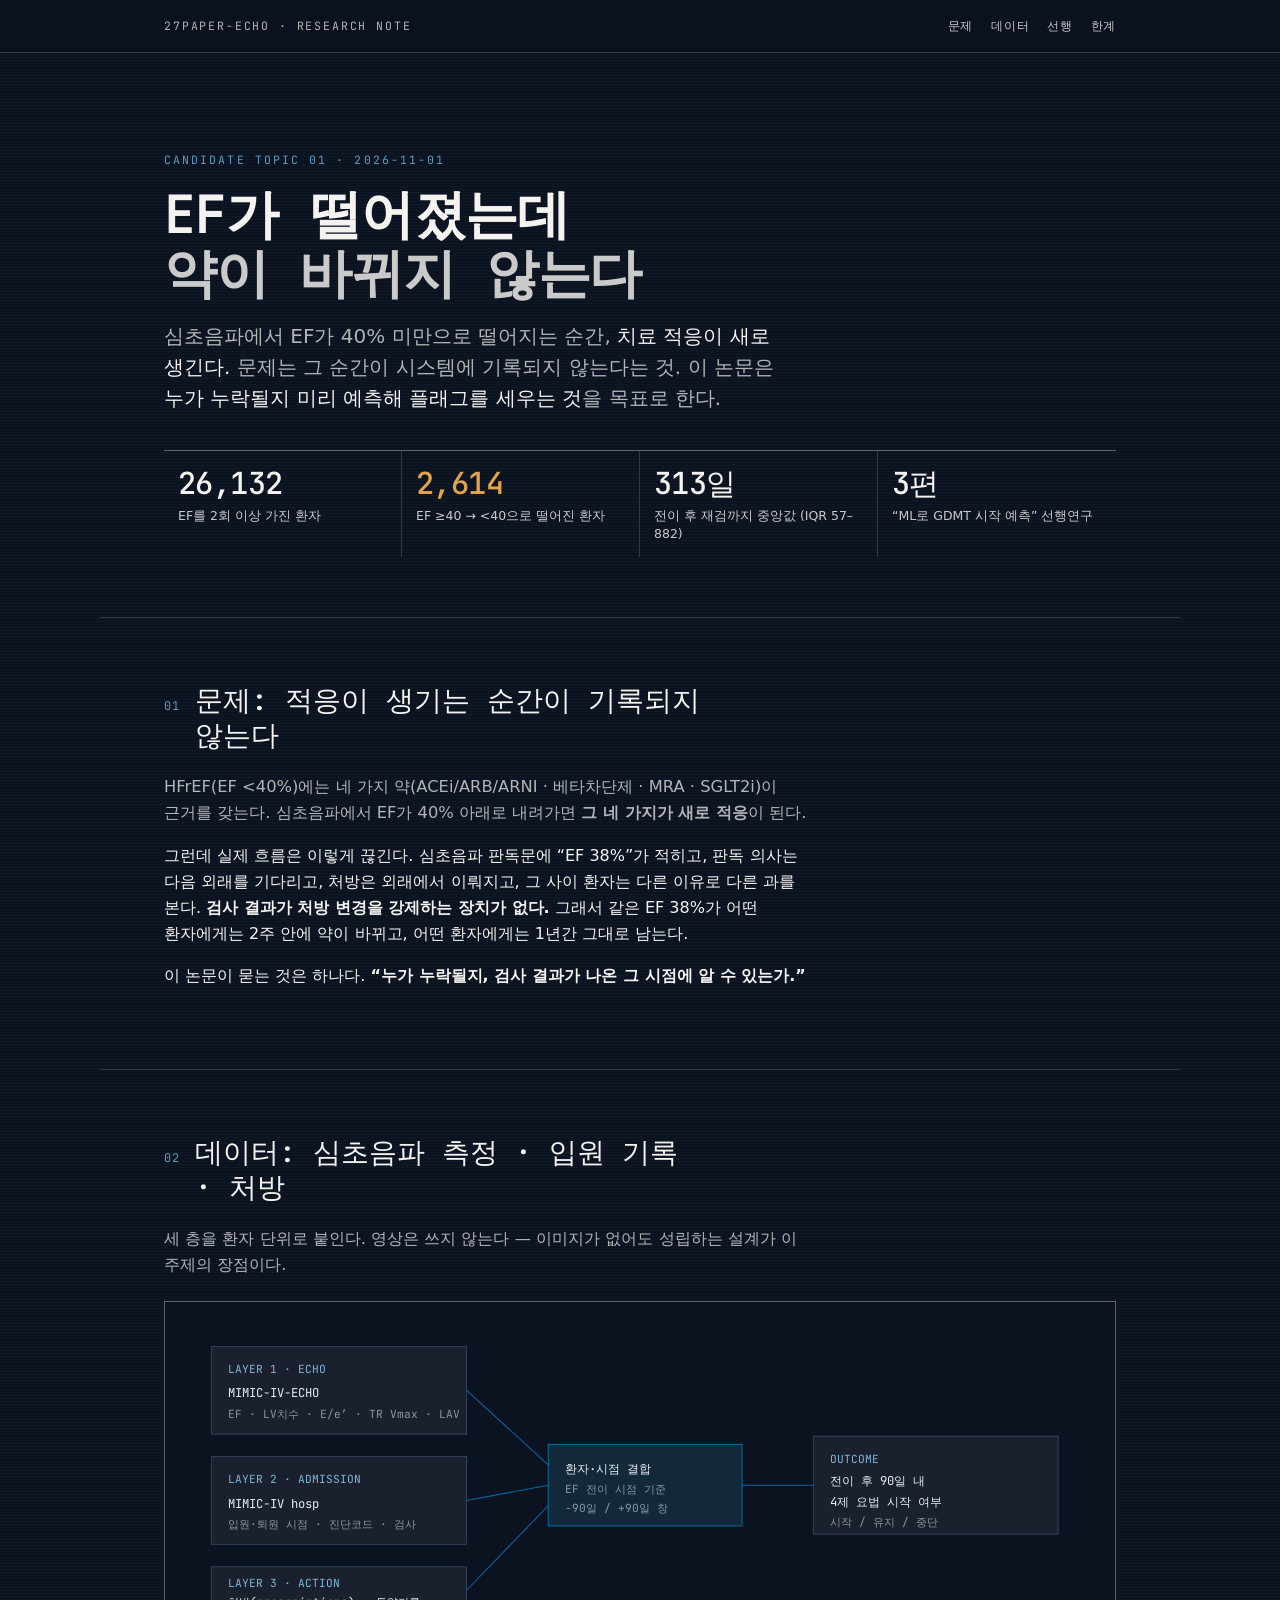
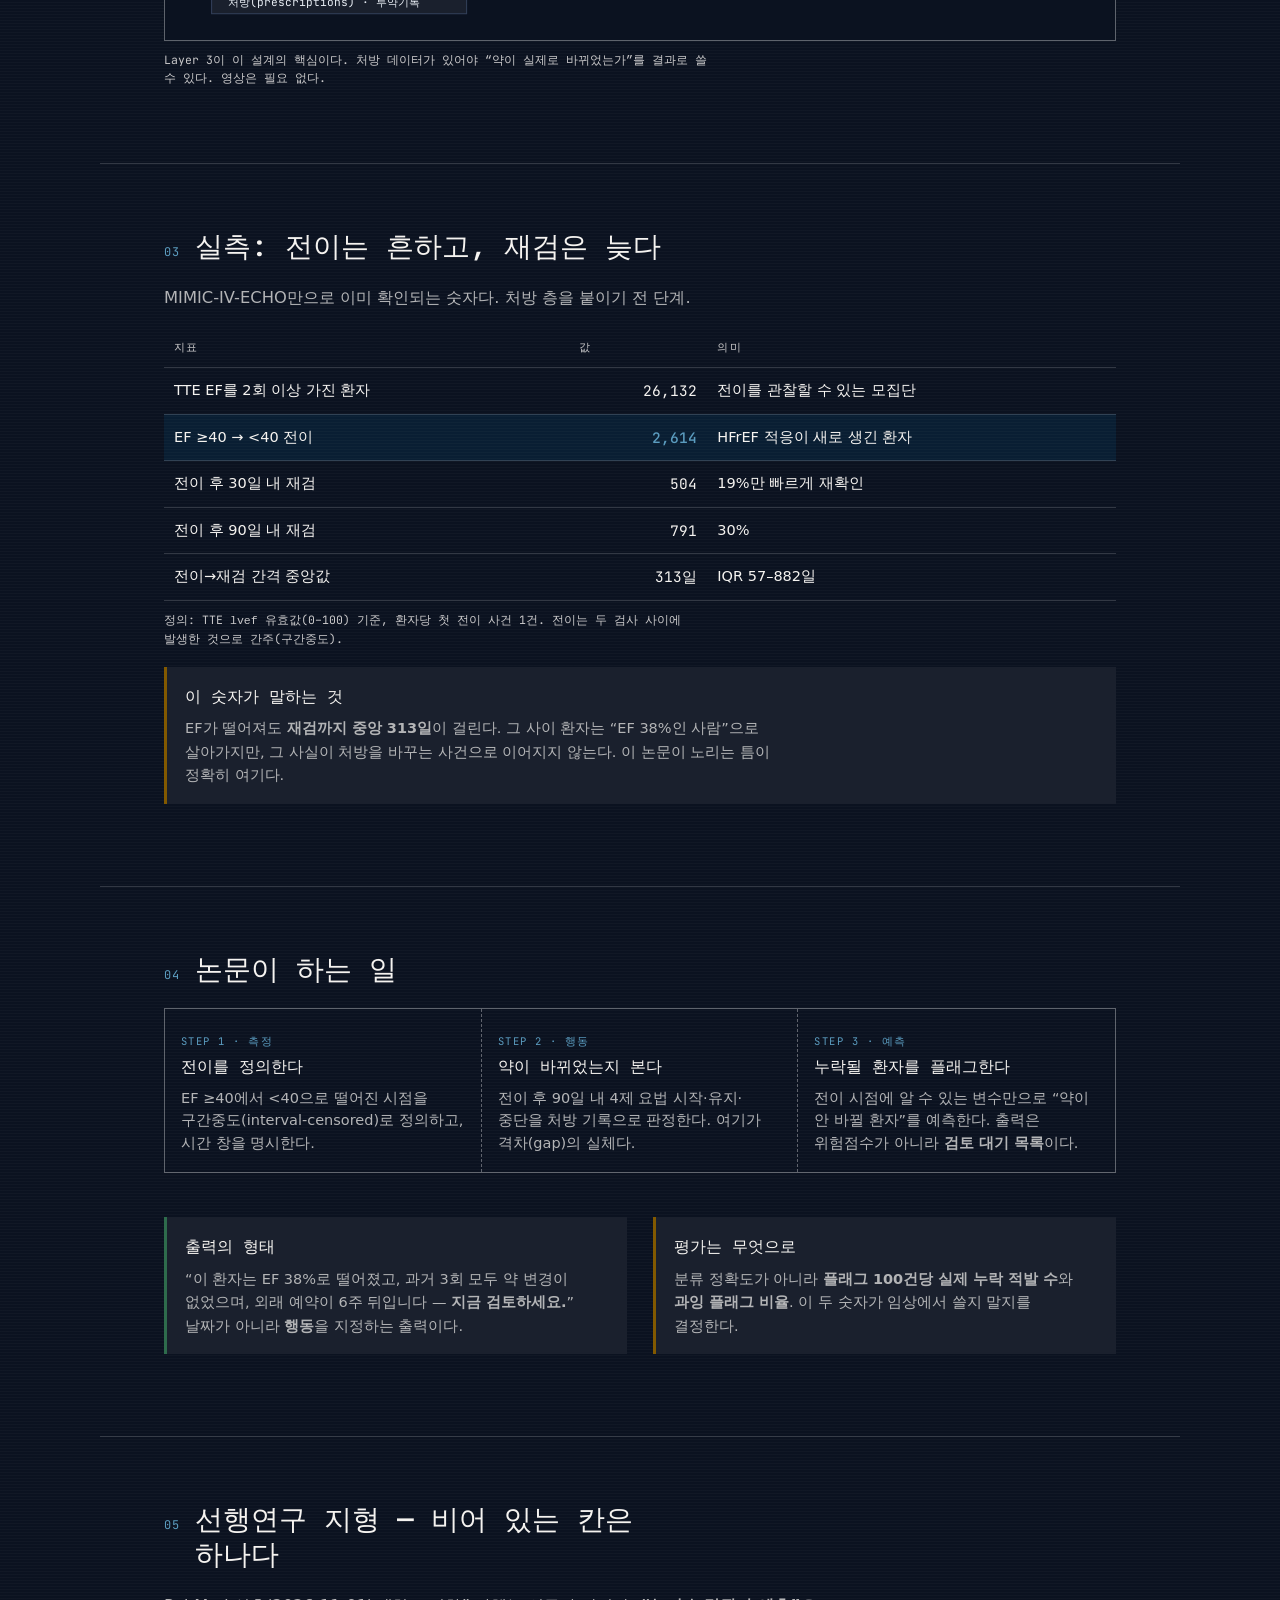
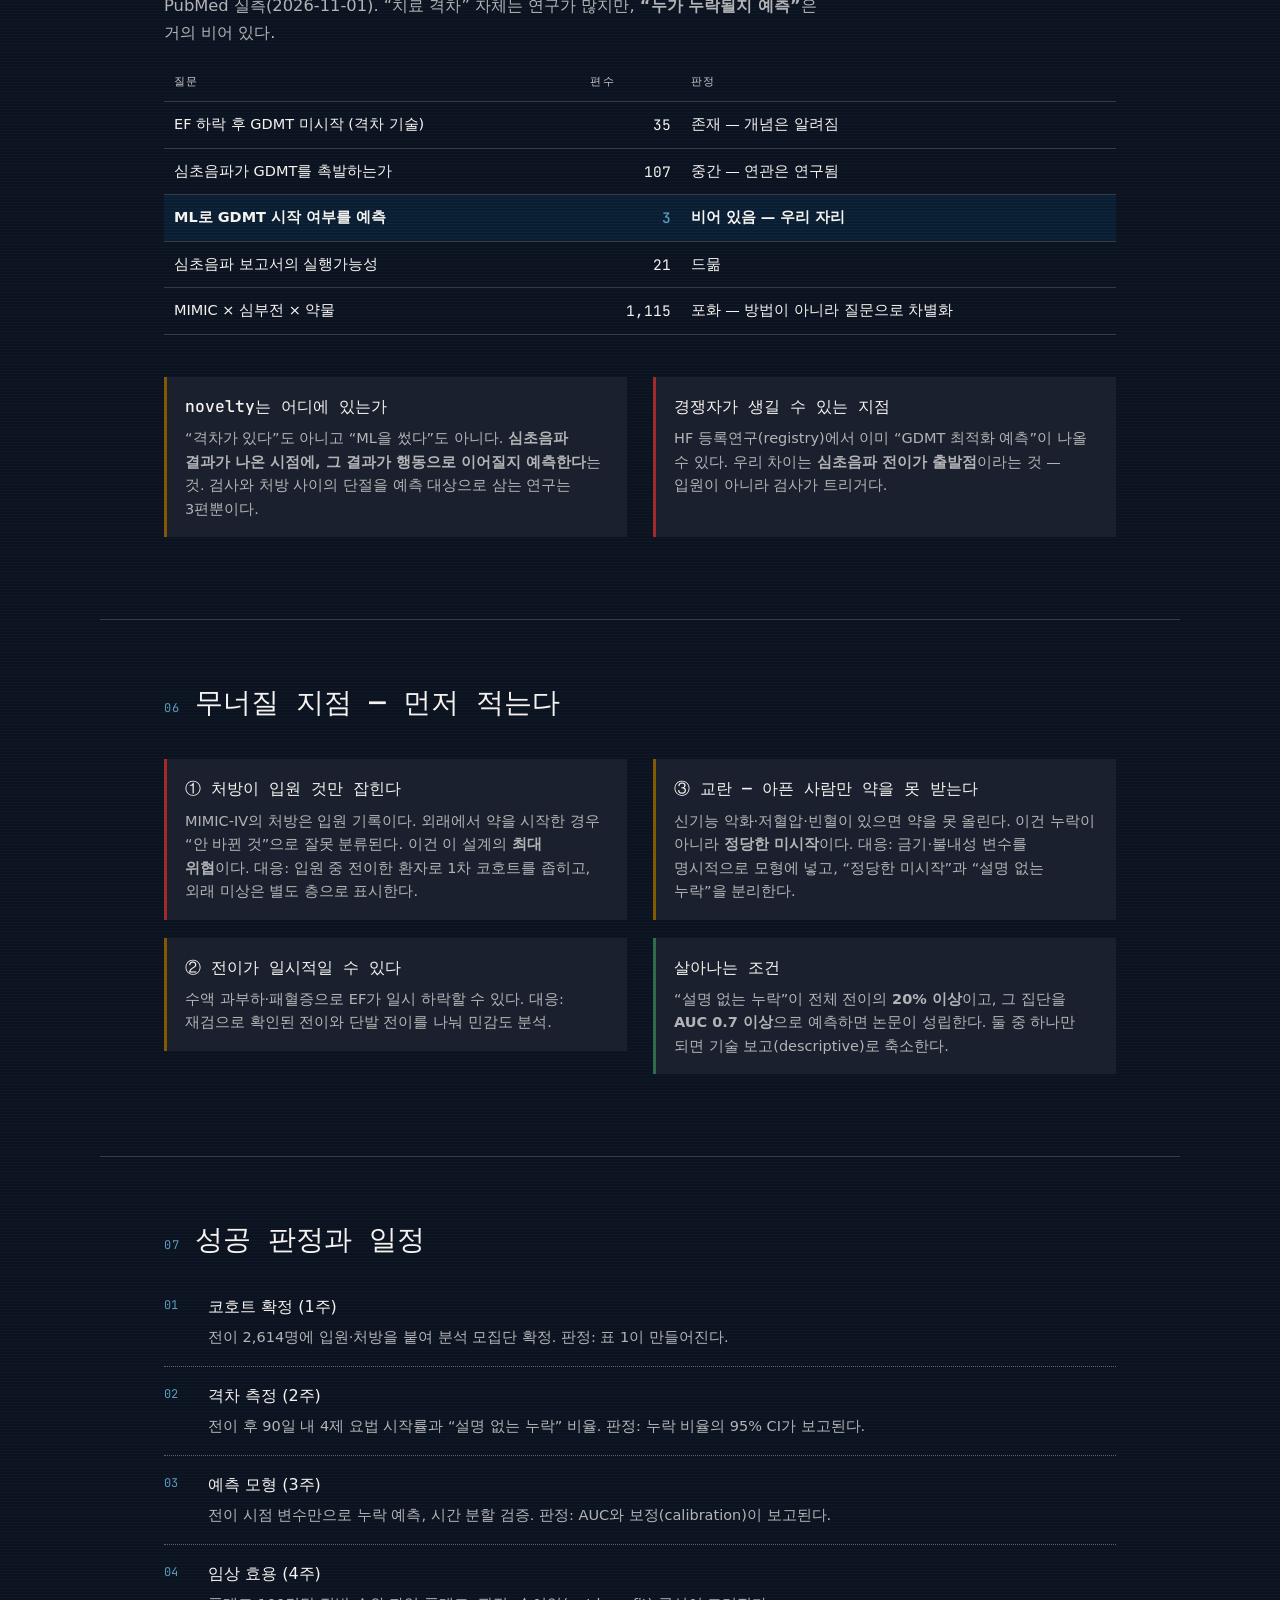
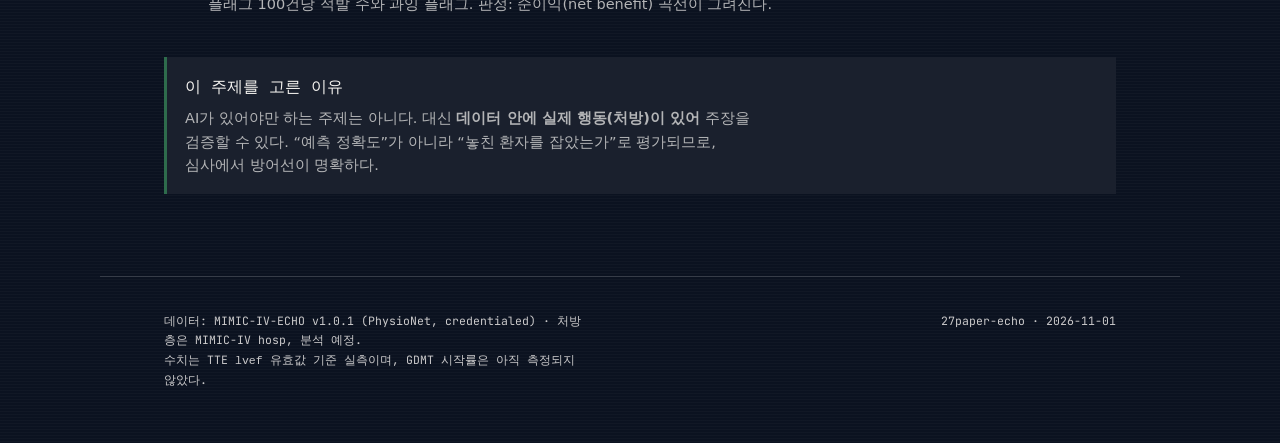
==== index.html @ 460fa171 "EF 하락 후 GDMT 격차 연구 설계 노트" ====
<!DOCTYPE html>
<html lang="ko">
<head>
<meta charset="utf-8">
<meta name="viewport" content="width=device-width, initial-scale=1">
<title>EF가 떨어졌는데 약이 바뀌지 않는다 — 심부전 치료 격차 연구 설계</title>
<meta name="description" content="EF가 40% 미만으로 떨어진 뒤 4제 요법이 시작되지 않는 환자를 예측하는 연구 설계. MIMIC-IV-ECHO 실측 규모와 선행연구 지형, 한계와 성공 판정.">
<link rel="canonical" href="https://kimhs950627.github.io/27paper-echo-topic-gdmt/">
<meta property="og:type" content="article">
<meta property="og:title" content="EF가 떨어졌는데 약이 바뀌지 않는다 — 심부전 치료 격차 연구 설계">
<meta property="og:description" content="EF 하락 후 GDMT 미시작을 예측하는 연구. 실측 2,614건, 선행 ML 연구 3편. 설계·한계·성공 판정.">
<meta property="og:url" content="https://kimhs950627.github.io/27paper-echo-topic-gdmt/">
<meta property="og:locale" content="ko_KR">
<meta property="og:image" content="https://kimhs950627.github.io/27paper-echo-topic-gdmt/assets/og.png">
<meta property="og:image:width" content="1200">
<meta property="og:image:height" content="630">
<meta name="twitter:card" content="summary_large_image">
<meta name="twitter:image" content="https://kimhs950627.github.io/27paper-echo-topic-gdmt/assets/og.png">
<meta name="theme-color" content="#0B1220">
<link rel="preconnect" href="https://fonts.googleapis.com">
<link rel="preconnect" href="https://fonts.gstatic.com" crossorigin>
<link href="https://fonts.googleapis.com/css2?family=JetBrains+Mono:wght@400;500;700&family=Pretendard:wght@400;500;700&display=swap" rel="stylesheet">
<link rel="icon" href="data:image/svg+xml,%3Csvg xmlns='http://www.w3.org/2000/svg' viewBox='0 0 32 32'%3E%3Crect width='32' height='32' fill='%230B1220'/%3E%3Cpath d='M6 22 L12 22 L15 10 L19 26 L23 16 L26 16' stroke='%230369A1' stroke-width='2' fill='none'/%3E%3C/svg%3E">
<link rel="stylesheet" href="styles/tokens.css">
<link rel="stylesheet" href="styles/site.css">
<script type="application/ld+json">
{"@context":"https://schema.org","@type":"ScholarlyArticle","name":"EF가 떨어졌는데 약이 바뀌지 않는다 — 심부전 치료 격차 연구 설계","inLanguage":"ko","dateModified":"2026-11-01","abstract":"EF가 40% 미만으로 하락한 환자에서 guideline-directed medical therapy 시작 여부를 확인하고, 누락될 환자를 예측하는 연구 설계.","isBasedOn":"MIMIC-IV-ECHO v1.0.1"}
</script>
</head>
<body>

<div class="top">
  <div class="wrap">
    <span class="brand">27paper-echo · research note</span>
    <nav>
      <a href="#problem">문제</a>
      <a href="#data">데이터</a>
      <a href="#novelty">선행</a>
      <a href="#risk">한계</a>
    </nav>
  </div>
</div>

<header class="hero wrap">
  <p class="eyebrow">Candidate topic 01 · 2026-11-01</p>
  <h1>EF가 떨어졌는데<br><span class="dim">약이 바뀌지 않는다</span></h1>
  <p class="claim">심초음파에서 EF가 40% 미만으로 떨어지는 순간, <b>치료 적응이 새로 생긴다.</b>
  문제는 그 순간이 시스템에 기록되지 않는다는 것. 이 논문은 <b>누가 누락될지 미리 예측해 플래그를 세우는 것</b>을 목표로 한다.</p>

  <div class="stats">
    <div class="stat"><div class="v">26,132</div><div class="l">EF를 2회 이상 가진 환자</div></div>
    <div class="stat"><div class="v warn">2,614</div><div class="l">EF ≥40 → &lt;40으로 떨어진 환자</div></div>
    <div class="stat"><div class="v">313일</div><div class="l">전이 후 재검까지 중앙값 (IQR 57–882)</div></div>
    <div class="stat"><div class="v">3편</div><div class="l">“ML로 GDMT 시작 예측” 선행연구</div></div>
  </div>
</header>

<section id="problem" class="wrap">
  <div class="sec-head"><span class="n">01</span><h2>문제: 적응이 생기는 순간이 기록되지 않는다</h2></div>
  <p class="lead">HFrEF(EF &lt;40%)에는 네 가지 약(ACEi/ARB/ARNI · 베타차단제 · MRA · SGLT2i)이 근거를 갖는다.
  심초음파에서 EF가 40% 아래로 내려가면 <b>그 네 가지가 새로 적응</b>이 된다.</p>
  <p>그런데 실제 흐름은 이렇게 끊긴다. 심초음파 판독문에 “EF 38%”가 적히고, 판독 의사는 다음 외래를 기다리고,
  처방은 외래에서 이뤄지고, 그 사이 환자는 다른 이유로 다른 과를 본다. <b>검사 결과가 처방 변경을 강제하는 장치가 없다.</b>
  그래서 같은 EF 38%가 어떤 환자에게는 2주 안에 약이 바뀌고, 어떤 환자에게는 1년간 그대로 남는다.</p>
  <p>이 논문이 묻는 것은 하나다. <b>“누가 누락될지, 검사 결과가 나온 그 시점에 알 수 있는가.”</b></p>
</section>

<section id="data" class="wrap">
  <div class="sec-head"><span class="n">02</span><h2>데이터: 심초음파 측정 · 입원 기록 · 처방</h2></div>
  <p class="lead">세 층을 환자 단위로 붙인다. 영상은 쓰지 않는다 — 이미지가 없어도 성립하는 설계가 이 주제의 장점이다.</p>

  <div class="fig">
    <svg viewBox="0 0 900 300" role="img" aria-label="심초음파 측정, 입원 기록, 처방 데이터의 결합 구조">
      <g font-family="JetBrains Mono, monospace" font-size="12" fill="#B9C2CE">
        <rect x="30" y="24" width="250" height="86" fill="#1A202D" stroke="#33405A"/>
        <text x="46" y="50" fill="#7FB6D9" font-size="11">LAYER 1 · ECHO</text>
        <text x="46" y="74" fill="#E8EDF4">MIMIC-IV-ECHO</text>
        <text x="46" y="94" fill="#8B95A5" font-size="11">EF · LV치수 · E/e′ · TR Vmax · LAV</text>

        <rect x="30" y="132" width="250" height="86" fill="#1A202D" stroke="#33405A"/>
        <text x="46" y="158" fill="#7FB6D9" font-size="11">LAYER 2 · ADMISSION</text>
        <text x="46" y="182" fill="#E8EDF4">MIMIC-IV hosp</text>
        <text x="46" y="202" fill="#8B95A5" font-size="11">입원·퇴원 시점 · 진단코드 · 검사</text>

        <rect x="30" y="240" width="250" height="46" fill="#1A202D" stroke="#33405A"/>
        <text x="46" y="260" fill="#7FB6D9" font-size="11">LAYER 3 · ACTION</text>
        <text x="46" y="278" fill="#E8EDF4" font-size="11">처방(prescriptions) · 투약기록</text>

        <line x1="280" y1="67" x2="360" y2="140" stroke="#0369A1" stroke-width="1"/>
        <line x1="280" y1="175" x2="360" y2="160" stroke="#0369A1" stroke-width="1"/>
        <line x1="280" y1="263" x2="360" y2="180" stroke="#0369A1" stroke-width="1"/>

        <rect x="360" y="120" width="190" height="80" fill="#12293A" stroke="#0369A1"/>
        <text x="376" y="148" fill="#E8EDF4" font-size="12">환자·시점 결합</text>
        <text x="376" y="168" fill="#8B95A5" font-size="11">EF 전이 시점 기준</text>
        <text x="376" y="186" fill="#8B95A5" font-size="11">−90일 / +90일 창</text>

        <line x1="550" y1="160" x2="620" y2="160" stroke="#0369A1" stroke-width="1"/>
        <rect x="620" y="112" width="240" height="96" fill="#1A202D" stroke="#33405A"/>
        <text x="636" y="138" fill="#7FB6D9" font-size="11">OUTCOME</text>
        <text x="636" y="160" fill="#E8EDF4" font-size="12">전이 후 90일 내</text>
        <text x="636" y="180" fill="#E8EDF4" font-size="12">4제 요법 시작 여부</text>
        <text x="636" y="200" fill="#8B95A5" font-size="11">시작 / 유지 / 중단</text>
      </g>
    </svg>
  </div>
  <ul class="mobile-layers">
    <li><b>Layer 1 · Echo</b><span>MIMIC-IV-ECHO — EF, LV 치수, E/e′, TR Vmax, LAV</span></li>
    <li><b>Layer 2 · Admission</b><span>MIMIC-IV hosp — 입원·퇴원 시점, 진단코드, 검사</span></li>
    <li><b>Layer 3 · Action</b><span>처방과 투약기록 — 약이 실제로 바뀌었는가</span></li>
  </ul>
  <p class="cap">Layer 3이 이 설계의 핵심이다. 처방 데이터가 있어야 “약이 실제로 바뀌었는가”를 결과로 쓸 수 있다. 영상은 필요 없다.</p>
</section>

<section class="wrap">
  <div class="sec-head"><span class="n">03</span><h2>실측: 전이는 흔하고, 재검은 늦다</h2></div>
  <p class="lead">MIMIC-IV-ECHO만으로 이미 확인되는 숫자다. 처방 층을 붙이기 전 단계.</p>

  <table>
    <thead><tr><th>지표</th><th>값</th><th>의미</th></tr></thead>
    <tbody>
      <tr><td>TTE EF를 2회 이상 가진 환자</td><td class="n">26,132</td><td>전이를 관찰할 수 있는 모집단</td></tr>
      <tr class="hi"><td>EF ≥40 → &lt;40 전이</td><td class="n">2,614</td><td>HFrEF 적응이 새로 생긴 환자</td></tr>
      <tr><td>전이 후 30일 내 재검</td><td class="n">504</td><td>19%만 빠르게 재확인</td></tr>
      <tr><td>전이 후 90일 내 재검</td><td class="n">791</td><td>30%</td></tr>
      <tr><td>전이→재검 간격 중앙값</td><td class="n">313일</td><td>IQR 57–882일</td></tr>
    </tbody>
  </table>
  <p class="cap">정의: TTE <code>lvef</code> 유효값(0–100) 기준, 환자당 첫 전이 사건 1건. 전이는 두 검사 사이에 발생한 것으로 간주(구간중도).</p>

  <div class="callout">
    <h3>이 숫자가 말하는 것</h3>
    <p>EF가 떨어져도 <b>재검까지 중앙 313일</b>이 걸린다. 그 사이 환자는 “EF 38%인 사람”으로 살아가지만,
    그 사실이 처방을 바꾸는 사건으로 이어지지 않는다. 이 논문이 노리는 틈이 정확히 여기다.</p>
  </div>
</section>

<section class="wrap">
  <div class="sec-head"><span class="n">04</span><h2>논문이 하는 일</h2></div>
  <div class="grid3">
    <div class="card">
      <span class="tag">step 1 · 측정</span>
      <h3>전이를 정의한다</h3>
      <p>EF ≥40에서 &lt;40으로 떨어진 시점을 구간중도(interval-censored)로 정의하고, 시간 창을 명시한다.</p>
    </div>
    <div class="card">
      <span class="tag">step 2 · 행동</span>
      <h3>약이 바뀌었는지 본다</h3>
      <p>전이 후 90일 내 4제 요법 시작·유지·중단을 처방 기록으로 판정한다. 여기가 격차(gap)의 실체다.</p>
    </div>
    <div class="card">
      <span class="tag">step 3 · 예측</span>
      <h3>누락될 환자를 플래그한다</h3>
      <p>전이 시점에 알 수 있는 변수만으로 “약이 안 바뀔 환자”를 예측한다. 출력은 위험점수가 아니라 <b>검토 대기 목록</b>이다.</p>
    </div>
  </div>

  <div class="grid2" style="margin-top:26px">
    <div class="callout ok">
      <h3>출력의 형태</h3>
      <p>“이 환자는 EF 38%로 떨어졌고, 과거 3회 모두 약 변경이 없었으며, 외래 예약이 6주 뒤입니다 — <b>지금 검토하세요.</b>”
      날짜가 아니라 <b>행동</b>을 지정하는 출력이다.</p>
    </div>
    <div class="callout">
      <h3>평가는 무엇으로</h3>
      <p>분류 정확도가 아니라 <b>플래그 100건당 실제 누락 적발 수</b>와 <b>과잉 플래그 비율</b>.
      이 두 숫자가 임상에서 쓸지 말지를 결정한다.</p>
    </div>
  </div>
</section>

<section id="novelty" class="wrap">
  <div class="sec-head"><span class="n">05</span><h2>선행연구 지형 — 비어 있는 칸은 하나다</h2></div>
  <p class="lead">PubMed 실측(2026-11-01). “치료 격차” 자체는 연구가 많지만, <b>“누가 누락될지 예측”</b>은 거의 비어 있다.</p>
  <table>
    <thead><tr><th>질문</th><th>편수</th><th>판정</th></tr></thead>
    <tbody>
      <tr><td>EF 하락 후 GDMT 미시작 (격차 기술)</td><td class="n">35</td><td>존재 — 개념은 알려짐</td></tr>
      <tr><td>심초음파가 GDMT를 촉발하는가</td><td class="n">107</td><td>중간 — 연관은 연구됨</td></tr>
      <tr class="hi"><td><b>ML로 GDMT 시작 여부를 예측</b></td><td class="n">3</td><td><b>비어 있음 — 우리 자리</b></td></tr>
      <tr><td>심초음파 보고서의 실행가능성</td><td class="n">21</td><td>드묾</td></tr>
      <tr><td>MIMIC × 심부전 × 약물</td><td class="n">1,115</td><td>포화 — 방법이 아니라 질문으로 차별화</td></tr>
    </tbody>
  </table>

  <div class="grid2" style="margin-top:24px">
    <div class="callout">
      <h3>novelty는 어디에 있는가</h3>
      <p>“격차가 있다”도 아니고 “ML을 썼다”도 아니다. <b>심초음파 결과가 나온 시점에, 그 결과가 행동으로 이어질지 예측한다</b>는 것.
      검사와 처방 사이의 단절을 예측 대상으로 삼는 연구는 3편뿐이다.</p>
    </div>
    <div class="callout stop">
      <h3>경쟁자가 생길 수 있는 지점</h3>
      <p>HF 등록연구(registry)에서 이미 “GDMT 최적화 예측”이 나올 수 있다. 우리 차이는 <b>심초음파 전이가 출발점</b>이라는 것 —
      입원이 아니라 검사가 트리거다.</p>
    </div>
  </div>
</section>

<section id="risk" class="wrap">
  <div class="sec-head"><span class="n">06</span><h2>무너질 지점 — 먼저 적는다</h2></div>
  <div class="grid2">
    <div>
      <div class="callout stop">
        <h3>① 처방이 입원 것만 잡힌다</h3>
        <p>MIMIC-IV의 처방은 입원 기록이다. 외래에서 약을 시작한 경우 “안 바뀐 것”으로 잘못 분류된다.
        이건 이 설계의 <b>최대 위협</b>이다. 대응: 입원 중 전이한 환자로 1차 코호트를 좁히고, 외래 미상은 별도 층으로 표시한다.</p>
      </div>
      <div class="callout">
        <h3>② 전이가 일시적일 수 있다</h3>
        <p>수액 과부하·패혈증으로 EF가 일시 하락할 수 있다. 대응: 재검으로 확인된 전이와 단발 전이를 나눠 민감도 분석.</p>
      </div>
    </div>
    <div>
      <div class="callout">
        <h3>③ 교란 — 아픈 사람만 약을 못 받는다</h3>
        <p>신기능 악화·저혈압·빈혈이 있으면 약을 못 올린다. 이건 누락이 아니라 <b>정당한 미시작</b>이다.
        대응: 금기·불내성 변수를 명시적으로 모형에 넣고, “정당한 미시작”과 “설명 없는 누락”을 분리한다.</p>
      </div>
      <div class="callout ok">
        <h3>살아나는 조건</h3>
        <p>“설명 없는 누락”이 전체 전이의 <b>20% 이상</b>이고, 그 집단을 <b>AUC 0.7 이상</b>으로 예측하면 논문이 성립한다.
        둘 중 하나만 되면 기술 보고(descriptive)로 축소한다.</p>
      </div>
    </div>
  </div>
</section>

<section class="wrap">
  <div class="sec-head"><span class="n">07</span><h2>성공 판정과 일정</h2></div>
  <ol class="steps">
    <li><b>코호트 확정 (1주)</b><span>전이 2,614명에 입원·처방을 붙여 분석 모집단 확정. 판정: 표 1이 만들어진다.</span></li>
    <li><b>격차 측정 (2주)</b><span>전이 후 90일 내 4제 요법 시작률과 “설명 없는 누락” 비율. 판정: 누락 비율의 95% CI가 보고된다.</span></li>
    <li><b>예측 모형 (3주)</b><span>전이 시점 변수만으로 누락 예측, 시간 분할 검증. 판정: AUC와 보정(calibration)이 보고된다.</span></li>
    <li><b>임상 효용 (4주)</b><span>플래그 100건당 적발 수와 과잉 플래그. 판정: 순이익(net benefit) 곡선이 그려진다.</span></li>
  </ol>

  <div class="callout ok" style="margin-top:24px">
    <h3>이 주제를 고른 이유</h3>
    <p>AI가 있어야만 하는 주제는 아니다. 대신 <b>데이터 안에 실제 행동(처방)이 있어</b> 주장을 검증할 수 있다.
    “예측 정확도”가 아니라 “놓친 환자를 잡았는가”로 평가되므로, 심사에서 방어선이 명확하다.</p>
  </div>
</section>

<footer class="wrap">
  <p>데이터: MIMIC-IV-ECHO v1.0.1 (PhysioNet, credentialed) · 처방 층은 MIMIC-IV hosp, 분석 예정.<br>
  수치는 TTE <code>lvef</code> 유효값 기준 실측이며, GDMT 시작률은 아직 측정되지 않았다.</p>
  <p>27paper-echo · 2026-11-01</p>
</footer>

</body>
</html>
---- styles/tokens.css ----
/* design-craft — theme-advisor 로 생성한 토큰 (테마 전체).
 * theme: terminal-mono (터미널 모노 (기술·데이터)) · fingerprint: terminal-mono|mono-terminal|compressed|hard|scanlines|dark
 * color family: cobalt-paper (코발트 · 페이퍼) · accent #0369A1 · 매체 site · 대상 심부전 EF 하락 후 치료 격차
 * 타이포: 모노 터미널 · 밀도: 압축 · 질감: 스캔라인 · 모션: 거의 없음
 * 이미지: 차트·표
 * 규칙: 어두운 배경 + 형광 1색. 모노 라벨, 표가 화면을 채운다
 * 모션 주의: 인쇄·문서형. 페이드만, 큰 이동 금지
 */
:root {
  --color-surface-0: #0B1220;
  --color-surface-1: #1A202D;
  --color-surface-2: #282E3B;
  --color-surface-inverse: #F5F7FB;
  --color-surface-overlay: rgba(11, 18, 32, 0.78);
  --color-text-1: #F5F3F0;
  --color-text-2: #B3B4B6;
  --color-text-3: #CBCACB;
  --color-text-on-inverse: #0B1220;
  --color-text-on-accent: #0B1220;
  --color-border: rgba(255, 255, 255, 0.16);
  --color-border-strong: rgba(255, 255, 255, 0.34);
  --color-accent: #5B9CBF;
  --color-accent-quiet: #1D3043;
  --color-accent-strong: #97C0D6;
  --color-focus: #1654C9;
  --color-positive: #2E6C4C;
  --color-warning: #825900;
  --color-negative: #A32A2A;
  --font-display: "JetBrains Mono", "D2Coding", ui-monospace, monospace;
  --font-body: "Pretendard", "Noto Sans KR", system-ui, sans-serif;
  --font-mono: "JetBrains Mono", "D2Coding", ui-monospace, monospace;
  --text-display: clamp(1.9rem, 4.2vw, 3.25rem);
  --text-h1: 2.25rem;
  --text-h2: 1.5rem;
  --text-h3: 1.0625rem;
  --text-body: 0.9375rem;
  --text-small: 0.8125rem;
  --leading-body: 1.62;
  --leading-heading: 1.12;
  --tracking-display: -0.01em;
  --tracking-body: 0;
  --space-base: 2px;
  --space-4: 10px;
  --space-12: 28px;
  --space-24: 48px;
  --section-y: clamp(28px, 3.5vw, 56px);
  --section-y-lg: clamp(44px, 5vw, 88px);
  --container-max: 1320px;
  --pad-x: clamp(20px, 3vw, 44px);
  --maxw: 1320px;
  --radius-sm: 0px;
  --radius-md: 0px;
  --radius-pill: 0px;
  --shadow-lift: none;
  --shadow-overlay: 8px 8px 0 0 var(--color-text-1);
  --surface-texture: scanlines(3px, .04);
  --surface-bg-extra: none;
  --duration-fast: 120ms;
  --duration-base: 180ms;
  --duration-scene: 320ms;
  --ease-standard: cubic-bezier(.4,0,.2,1);
  --stagger-step: 40ms;
}

/* 질감은 배경 레이어로 구현한다(토큰 값만 보고 손으로 hex 를 만들지 않는다):
   --surface-texture: grain|scanlines|grid|dots|duotone|none  ·  --surface-bg-extra: 배경 레이어 */
/* 인쇄(PDF·책)면 질감·그림자를 끄고 괘선·굵기로 위계를 만든다. */
---- styles/site.css ----
:root{
  --pad-x: clamp(28px, 5vw, 72px);
  --maxw: 1080px;
}
*{box-sizing:border-box}
html{-webkit-text-size-adjust:100%;scroll-behavior:smooth}
body{
  margin:0;background:var(--color-surface-0);color:var(--color-text-1);
  font-family:var(--font-body);font-size:16px;line-height:1.62;
  word-break:keep-all;line-break:strict;overflow-wrap:break-word;hyphens:none;
  background-image:repeating-linear-gradient(to bottom, rgba(255,255,255,.022) 0 1px, transparent 1px 3px);
}
.wrap{max-width:var(--maxw);margin:0 auto;padding-inline:var(--pad-x)}
.mono{font-family:var(--font-mono)}
a{color:var(--color-accent);text-underline-offset:3px}
:focus-visible{outline:2px solid var(--color-focus);outline-offset:3px}

.top{border-bottom:1px solid var(--color-border);position:sticky;top:0;background:rgba(11,18,32,.92);
  backdrop-filter:blur(6px);z-index:20}
.top .wrap{display:flex;justify-content:space-between;align-items:center;gap:16px;height:52px}
.brand{font-family:var(--font-mono);font-size:11.5px;letter-spacing:.16em;text-transform:uppercase;color:var(--color-text-2)}
.top nav{display:flex;gap:18px}
.top nav a{font-family:var(--font-mono);font-size:11.5px;letter-spacing:.06em;color:var(--color-text-3);text-decoration:none}
.top nav a:hover{color:var(--color-text-1)}

header.hero{padding-top:clamp(44px,7vw,86px);padding-bottom:clamp(32px,5vw,60px);border-bottom:1px solid var(--color-border)}
.eyebrow{font-family:var(--font-mono);font-size:11.5px;letter-spacing:.18em;text-transform:uppercase;color:var(--color-accent)}
h1{font-family:var(--font-display);font-weight:700;font-size:clamp(2rem,4.6vw,3.3rem);line-height:1.12;
   letter-spacing:-.02em;margin:16px 0 18px;max-width:22ch}
h1 .dim{color:var(--color-text-3)}
.claim{font-size:clamp(1.05rem,1.6vw,1.25rem);line-height:1.55;color:var(--color-text-2);max-width:50ch;margin:0}
.claim b{color:var(--color-text-1);font-weight:500}

.stats{display:grid;grid-template-columns:repeat(4,1fr);gap:0;border-top:1px solid var(--color-border-strong);margin-top:36px}
.stat{padding:16px 14px 14px;border-right:1px solid var(--color-border)}
.stat:last-child{border-right:none}
.stat .v{font-family:var(--font-mono);font-size:clamp(1.4rem,2.6vw,1.9rem);font-weight:500;letter-spacing:-.02em;line-height:1.1}
.stat .v.warn{color:#E0A44A}
.stat .l{font-size:12.5px;color:var(--color-text-3);margin-top:6px;line-height:1.45}

section{padding-top:clamp(36px,5vw,64px);padding-bottom:clamp(36px,5vw,64px);border-bottom:1px solid var(--color-border)}
.sec-head{display:flex;align-items:baseline;gap:14px;margin-bottom:22px}
.sec-head .n{font-family:var(--font-mono);font-size:12px;color:var(--color-accent);letter-spacing:.12em}
h2{font-family:var(--font-display);font-weight:500;font-size:clamp(1.3rem,2.4vw,1.75rem);line-height:1.25;margin:0;max-width:30ch}
h3{font-family:var(--font-display);font-weight:500;font-size:1.02rem;margin:0 0 8px}
p{max-width:64ch}
.lead{font-size:1.02rem;color:var(--color-text-2)}

.grid2{display:grid;grid-template-columns:1fr 1fr;gap:26px}
.grid3{display:grid;grid-template-columns:repeat(3,1fr);gap:0;border:1px solid var(--color-border-strong)}
.card{border:1px solid var(--color-border-strong);padding:18px 16px;background:var(--color-surface-1)}
.grid3 .card{border:none;border-right:1px dashed var(--color-border-strong);background:transparent}
.grid3 .card:last-child{border-right:none}
.card .tag{font-family:var(--font-mono);font-size:10.5px;letter-spacing:.14em;text-transform:uppercase;color:var(--color-accent)}
.card p{margin:8px 0 0;font-size:14.5px;color:var(--color-text-2);line-height:1.55}

.fig{border:1px solid var(--color-border-strong);padding:20px 16px 12px;margin:22px 0 8px;background:var(--color-surface-0);overflow-x:auto}
.fig svg{display:block;width:100%;height:auto}
.mobile-layers{display:none;margin:0;padding:0;list-style:none}
.mobile-layers li{border-top:1px solid var(--color-border);padding:14px 0}
.mobile-layers b{display:block;font-family:var(--font-mono);font-size:11px;letter-spacing:.12em;color:var(--color-accent);text-transform:uppercase}
.mobile-layers span{display:block;margin-top:6px;font-size:14.5px;color:var(--color-text-2)}
.cap{font-family:var(--font-mono);font-size:11.5px;color:var(--color-text-3);margin-top:10px;max-width:78ch}

table{width:100%;border-collapse:collapse;font-size:14.5px;margin-top:6px}
th,td{text-align:left;padding:11px 10px;border-bottom:1px solid var(--color-border);vertical-align:top}
th{font-family:var(--font-mono);font-size:10.5px;letter-spacing:.14em;text-transform:uppercase;color:var(--color-text-3);font-weight:400}
td.n{font-family:var(--font-mono);text-align:right;white-space:nowrap}
tr.hi td{background:rgba(3,105,161,.14)}
tr.hi td.n{color:var(--color-accent);font-weight:500}

.callout{border-left:3px solid var(--color-warning);background:var(--color-surface-1);padding:16px 18px;margin:18px 0}
.callout.stop{border-left-color:var(--color-negative)}
.callout.ok{border-left-color:var(--color-positive)}
.callout p{margin:6px 0 0;font-size:14.5px;color:var(--color-text-2)}
.callout p:first-of-type{margin-top:8px}

.steps{counter-reset:s;margin:0;padding:0;list-style:none}
.steps li{counter-increment:s;padding:16px 0 16px 44px;position:relative;border-bottom:1px dotted var(--color-border-strong)}
.steps li:last-child{border-bottom:none}
.steps li::before{content:counter(s,decimal-leading-zero);position:absolute;left:0;top:18px;
  font-family:var(--font-mono);font-size:12px;color:var(--color-accent)}
.steps b{display:block;font-weight:500;margin-bottom:4px}
.steps span{color:var(--color-text-2);font-size:14.5px}

footer{padding-top:34px;padding-bottom:54px;display:flex;justify-content:space-between;gap:20px;flex-wrap:wrap}
footer p{margin:0;font-family:var(--font-mono);font-size:11.5px;color:var(--color-text-3);max-width:62ch;line-height:1.7}

@media (max-width:820px){
  .stats{grid-template-columns:1fr 1fr}
  .stat:nth-child(2){border-right:none}
  .stat:nth-child(1),.stat:nth-child(2){border-bottom:1px solid var(--color-border)}
  .grid2{grid-template-columns:1fr}
  .grid3{grid-template-columns:1fr}
  .grid3 .card{border-right:none;border-bottom:1px dashed var(--color-border-strong)}
  .grid3 .card:last-child{border-bottom:none}
  .top nav{display:none}
  .fig{display:none}
  .mobile-layers{display:block}
}
@media (prefers-reduced-motion:reduce){*{animation:none!important;transition:none!important;scroll-behavior:auto}}
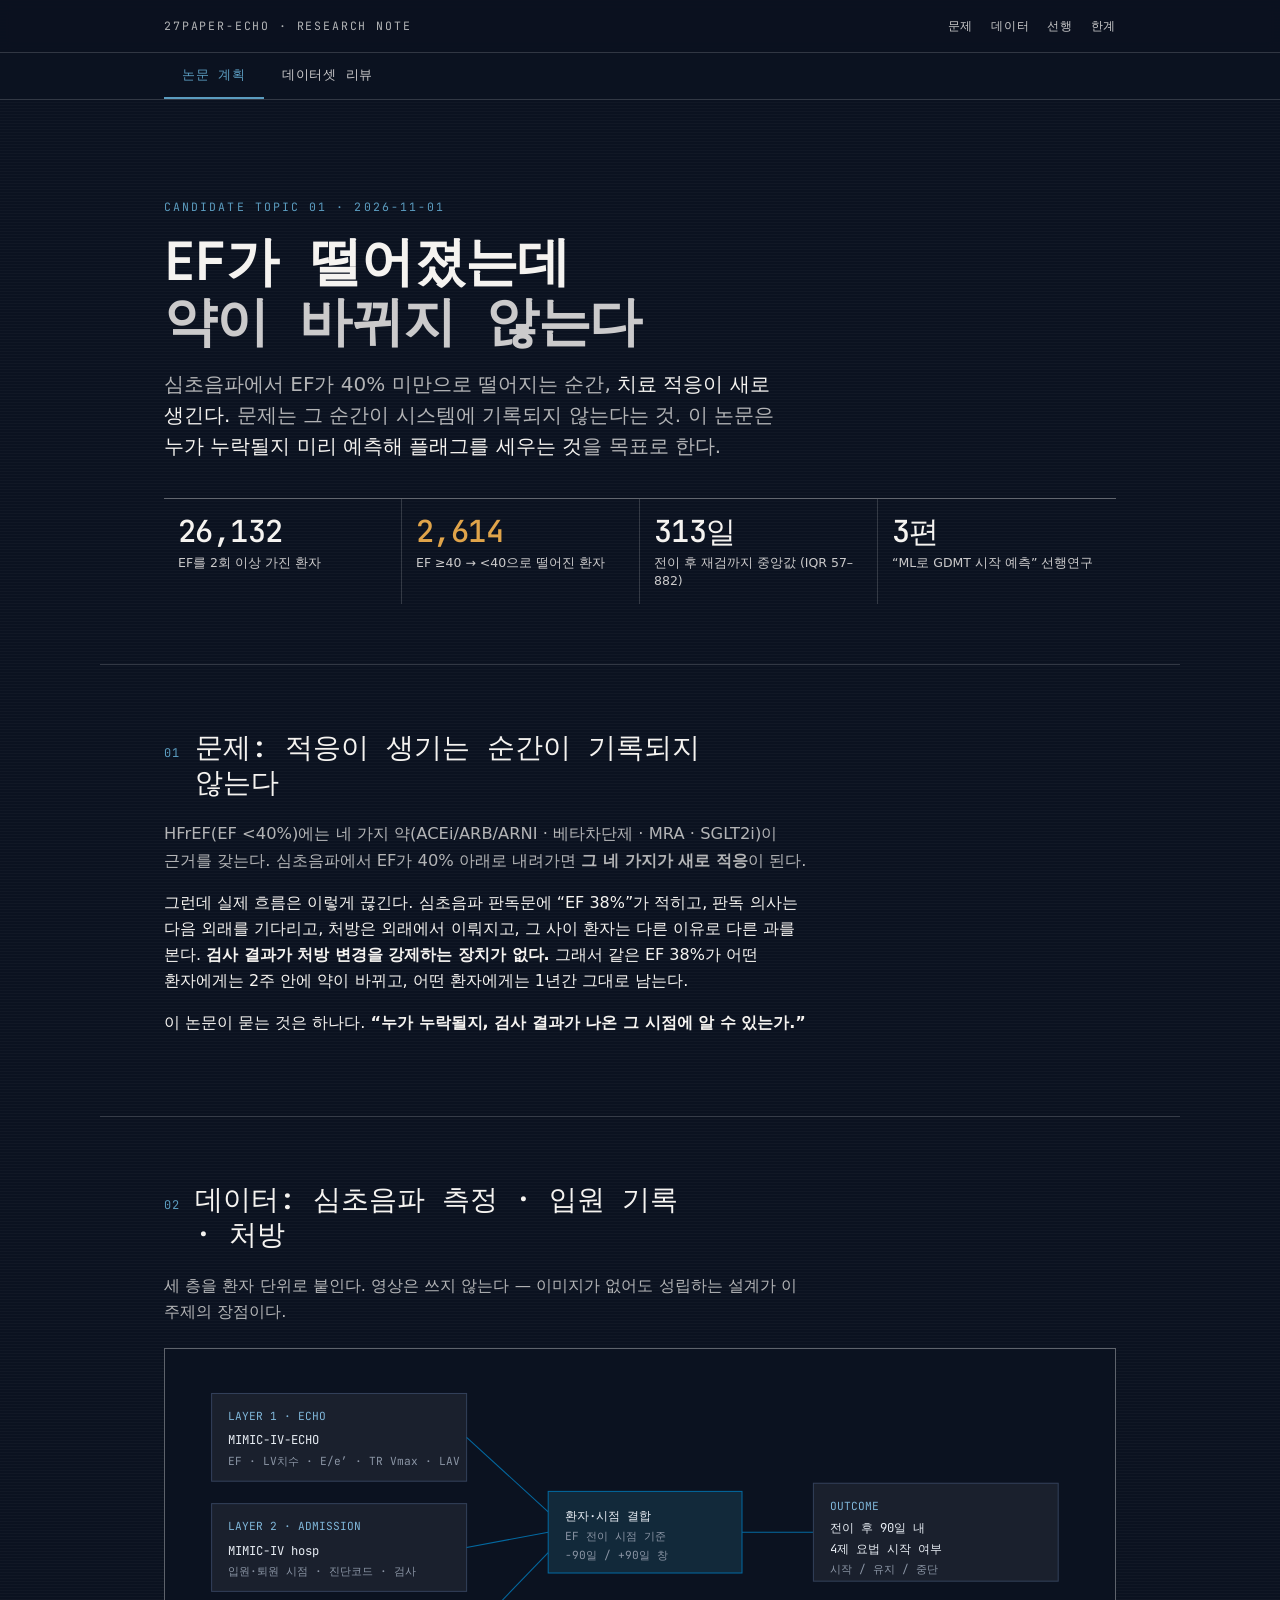
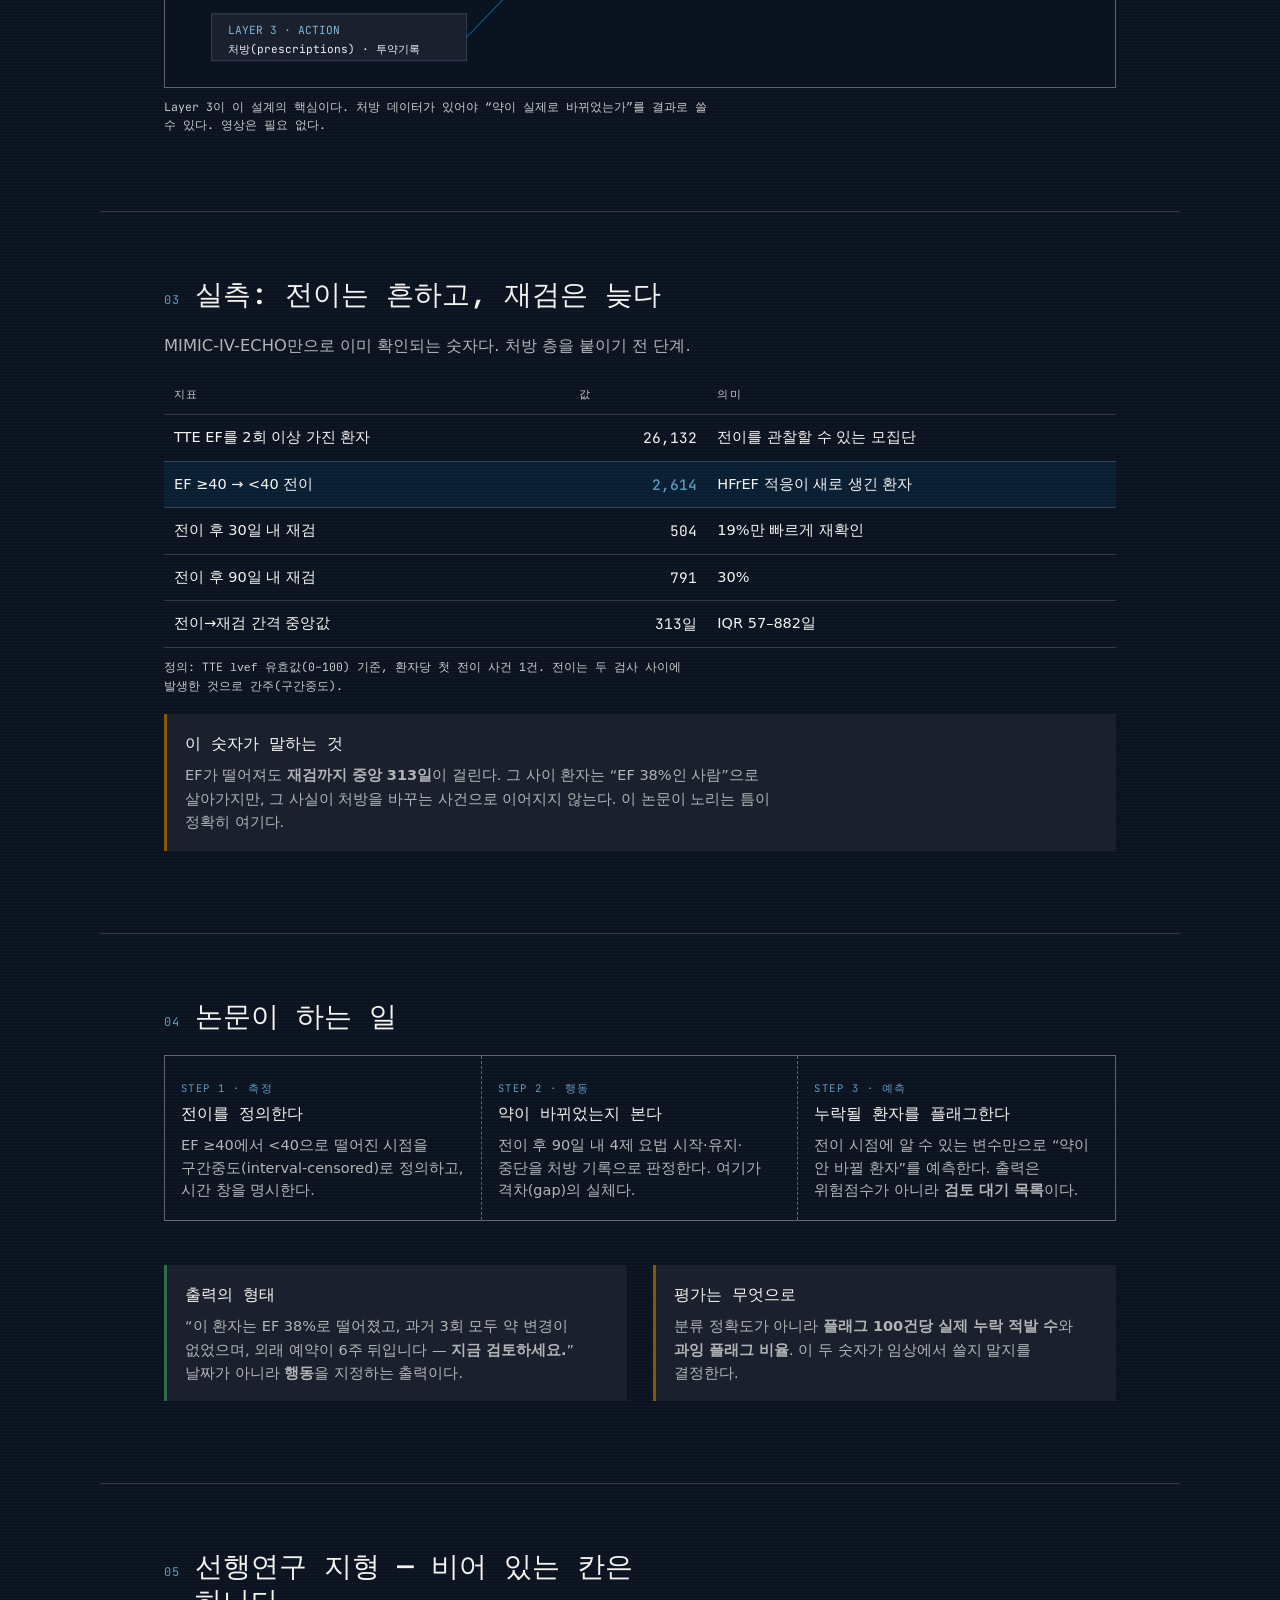
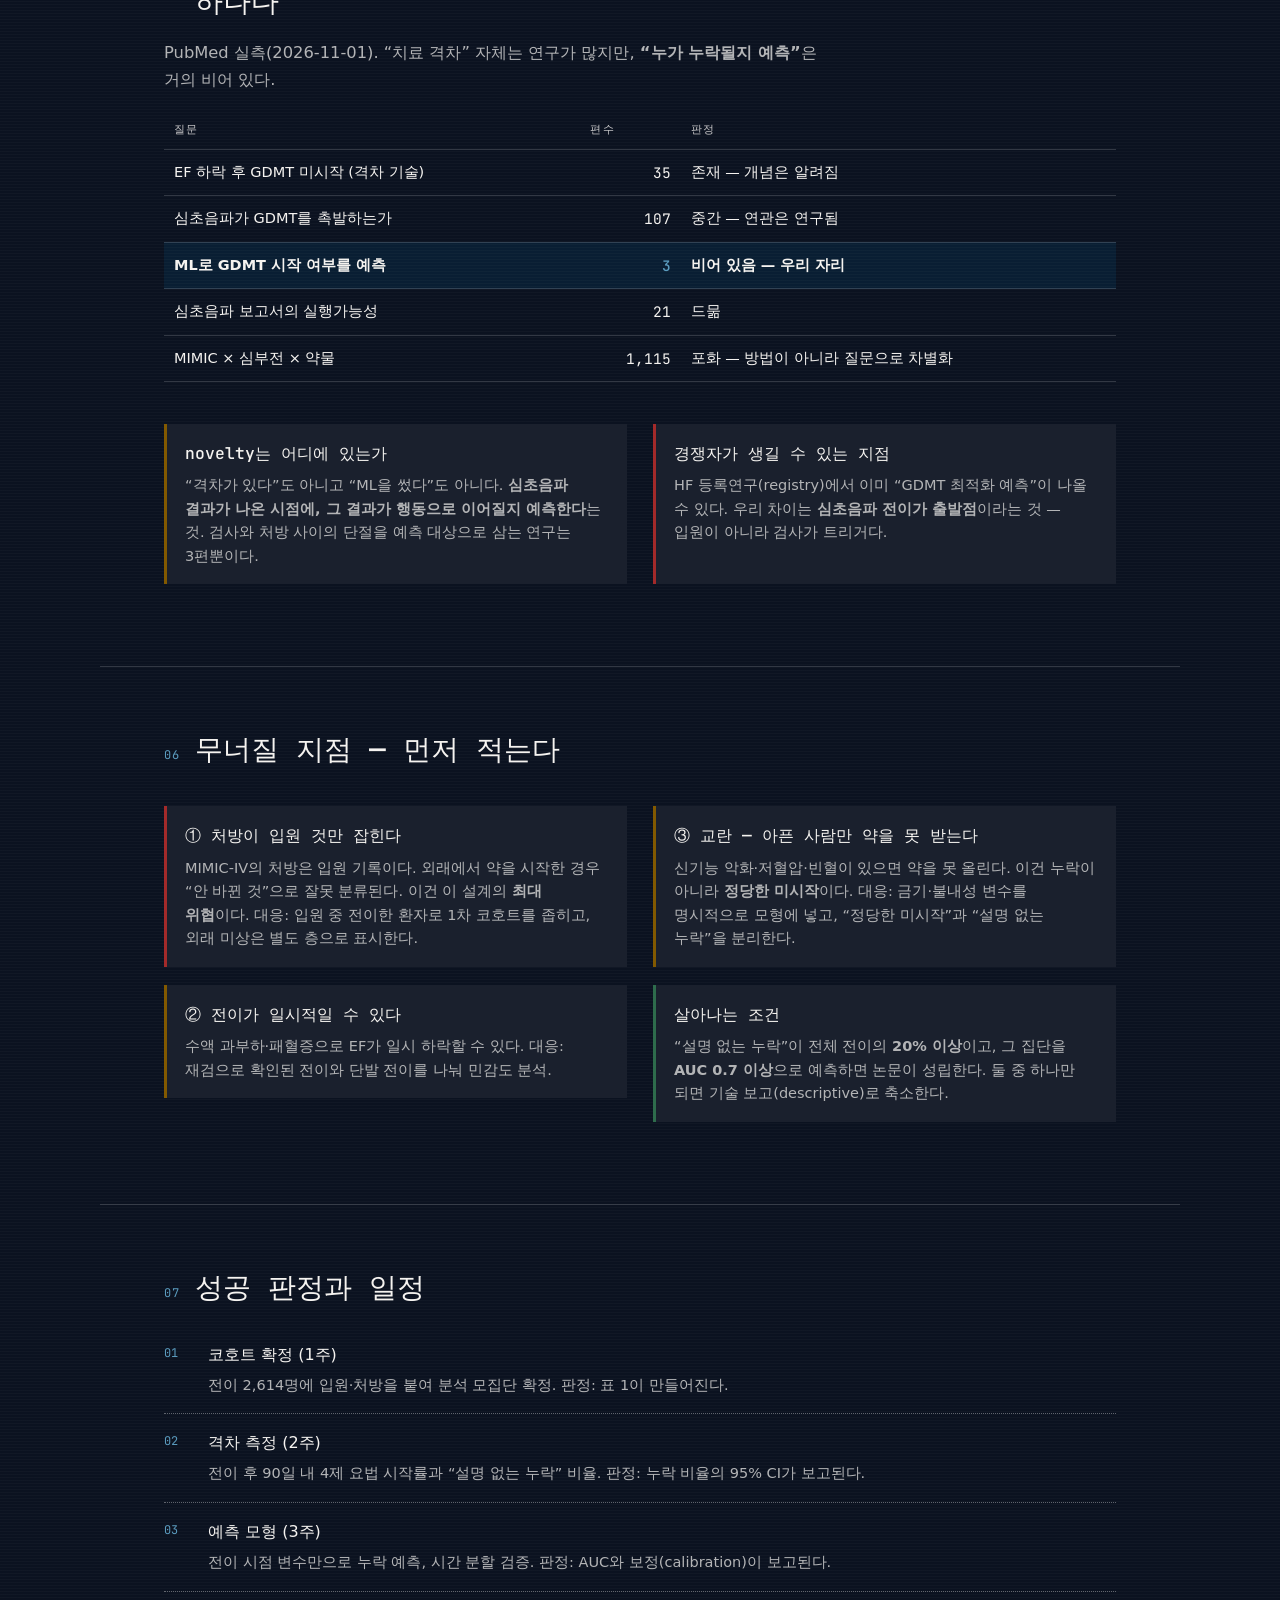
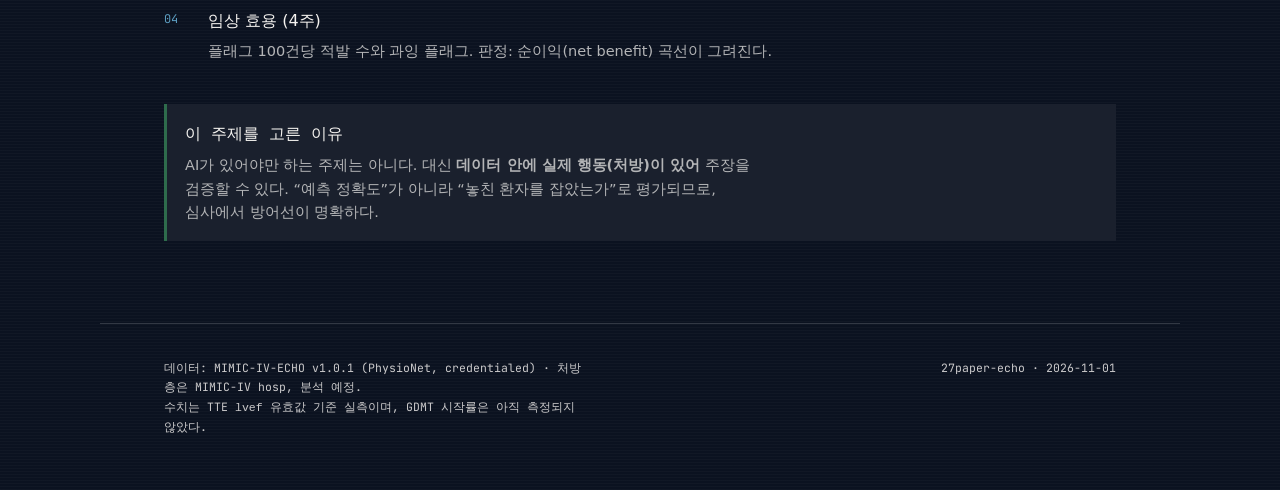
==== commit 66912513: "페이지 전환 탭 추가 (논문 계획 ↔ 데이터셋 리뷰) Discord: https://discord.com/channels/1558830378104529049/156557104030" ====
--- a/index.html
+++ b/index.html
@@ -41,6 +41,13 @@
   </div>
 </div>
 
+<nav class="pagetabs" aria-label="페이지 전환">
+  <div class="wrap">
+    <a class="pt active" href="./" aria-current="page">논문 계획</a>
+    <a class="pt" href="review/">데이터셋 리뷰</a>
+  </div>
+</nav>
+
 <header class="hero wrap">
   <p class="eyebrow">Candidate topic 01 · 2026-11-01</p>
   <h1>EF가 떨어졌는데<br><span class="dim">약이 바뀌지 않는다</span></h1>
--- a/styles/site.css
+++ b/styles/site.css
@@ -99,3 +99,17 @@
   .mobile-layers{display:block}
 }
 @media (prefers-reduced-motion:reduce){*{animation:none!important;transition:none!important;scroll-behavior:auto}}
+
+/* --- 페이지 전환 탭 --- */
+.pagetabs{background:var(--color-surface-0);border-bottom:1px solid var(--color-border)}
+.pagetabs .wrap{display:flex;gap:0;align-items:stretch}
+.pagetabs .pt{
+  font-family:var(--font-mono,"IBM Plex Mono",ui-monospace,monospace);
+  font-size:12.5px;letter-spacing:.06em;text-decoration:none;
+  padding:12px 18px;color:var(--color-text-3);
+  border-bottom:2px solid transparent;transition:color .15s ease,border-color .15s ease;
+}
+.pagetabs .pt:hover{color:var(--color-text-1)}
+.pagetabs .pt:focus-visible{outline:2px solid var(--color-focus);outline-offset:-2px}
+.pagetabs .pt.active{color:var(--color-accent);border-bottom-color:var(--color-accent);font-weight:500}
+@media (max-width:680px){.pagetabs .pt{padding:11px 14px;font-size:12px}}
